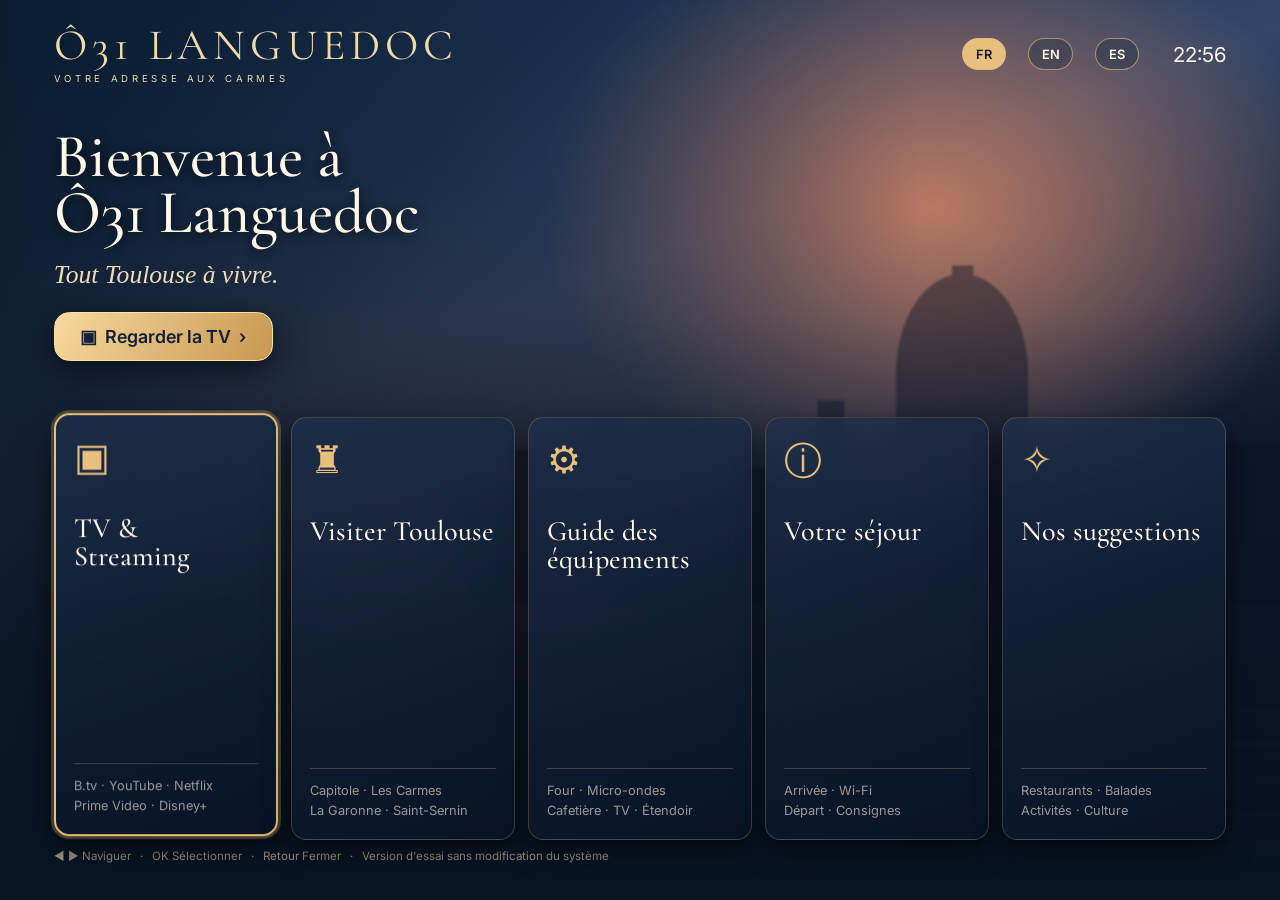
==== o31tv/app/src/main/assets/index.html @ 8ac8d5c1 "Add isolated O31 Languedoc Android TV trial and APK build" ====
<!doctype html><html lang="fr"><head><meta charset="utf-8"><meta name="viewport" content="width=device-width,initial-scale=1"><title>Ô31 Languedoc — TV</title>
<style>
@import url('https://fonts.googleapis.com/css2?family=Cormorant+Garamond:wght@400;500;600&family=Inter:wght@400;500;600&display=swap');
:root{--gold:#e8bf7c;--ivory:#fff8e9;--navy:#081626}*{box-sizing:border-box}body{margin:0;background:#09182b;color:var(--ivory);font-family:Inter,Arial,sans-serif;overflow:hidden}.scene{position:fixed;inset:0;background:radial-gradient(ellipse at 73% 23%,#b97862 0%,transparent 30%),linear-gradient(160deg,#142e50 4%,#324567 36%,#121b30 65%,#081626 100%)}.scene:before{content:"";position:absolute;inset:0;background:linear-gradient(0deg,#040d19 0%,transparent 40%),radial-gradient(ellipse at 30% 70%,#86563255,transparent 50%);animation:glow 16s ease-in-out infinite alternate}.skyline{position:absolute;left:35%;top:22%;width:70%;height:45%;opacity:.44;filter:blur(1px)}.skyline rect,.skyline path{fill:#081222}.scene .water{position:absolute;bottom:0;left:0;width:100%;height:23%;background:repeating-linear-gradient(0deg,transparent 0 13px,#dea36b0e 14px 17px,transparent 20px 35px);opacity:.7;animation:water 15s linear infinite}.shade{position:fixed;inset:0;background:linear-gradient(90deg,#081626bc,transparent 72%),linear-gradient(0deg,#071424ea,transparent 65%)}@keyframes glow{to{filter:hue-rotate(17deg) brightness(1.12);transform:scale(1.04)}}@keyframes water{to{transform:translateY(32px)}}main{position:relative;z-index:1;height:100vh;padding:2.7vh 4.2vw 3vh;display:flex;flex-direction:column}.top{display:flex;justify-content:space-between;align-items:center}.brand{font-family:'Cormorant Garamond',Georgia,serif;letter-spacing:.12em;font-size:3.4vw;color:#efdaaa;line-height:1}.brand small{font-family:Inter,sans-serif;font-size:.75vw;display:block;letter-spacing:.38em;margin-top:.7vh}.meta{font-size:1.2vw;display:flex;align-items:center;gap:1.7vw}.lang{padding:.6vw 1vw;border:1px solid #d6bd83aa;border-radius:30px;color:var(--ivory);font:600 1vw Inter;background:#0d233850}.lang.active{background:var(--gold);color:#0e1b2b}.clock{font-size:1.6vw;margin-left:1vw}.hero{flex:1;padding-top:5vh;max-height:37vh}h1{font-family:'Cormorant Garamond',Georgia,serif;font-size:4.8vw;line-height:.92;font-weight:500;margin:0 0 2vh;text-shadow:0 2px 12px #050b10}h1 span{display:block}.tagline{font:italic 2vw Georgia,serif;color:#f2dcb6}.lead{margin-top:2.5vh;border:1px solid #ffe3a3;background:linear-gradient(120deg,#f8d99e,#c79751);border-radius:1.2vw;color:#132137;font:600 1.4vw Inter;padding:1vw 2vw;box-shadow:0 8px 30px #0009}.cards{display:grid;grid-template-columns:repeat(5,1fr);gap:1vw;flex:1;min-height:0;max-height:47vh}.tile{border:1px solid #c5ab8544;border-radius:1.2vw;padding:1.4vw;background:linear-gradient(160deg,#1f304dbf,#081425ee);box-shadow:0 12px 26px #0008;backdrop-filter:blur(14px);display:flex;flex-direction:column;min-height:0;cursor:pointer;outline:none}.tile:focus,.tile.selected{border:2px solid var(--gold);box-shadow:0 0 0 3px #edb86545,0 10px 34px #000b;transform:translateY(-.3vw)}.tile .glyph{font-size:3vw;color:var(--gold);height:9vh}.tile h2{font:500 2.2vw/1 'Cormorant Garamond',Georgia,serif;margin:0 0 1.8vh}.tile .desc{font-size:1vw;line-height:1.55;color:#e0dcd2aa;margin-top:auto}.tile .line{border-top:1px solid #d6ba7b44;padding-top:1.3vh}.hint{height:3vh;padding-top:1vh;color:#e5d4afad;font-size:.9vw}.panel{position:absolute;inset:11vh 4vw 5vh;background:#0b1d30f6;border:1px solid #e0ba7a88;border-radius:1.4vw;padding:2.7vw 3vw;box-shadow:0 16px 80px #000d;display:none;overflow:auto}.panel.show{display:block}.panel h2{font:500 4vw 'Cormorant Garamond',Georgia,serif;margin:0 0 1.6vh;color:#f1dcbb}.panel p{font-size:1.18vw;color:#ddd}.close{float:right;border:1px solid #bca478;border-radius:2vw;background:#273954;color:#fff;padding:.7vw 1.5vw;font:600 1vw Inter}.list{display:grid;grid-template-columns:repeat(3,1fr);gap:1vw;margin-top:2vh}.item{padding:1.5vw;background:#1c304abf;border:1px solid #8e7b6344;border-radius:1vw;color:#f8eee1;text-align:left;font:500 1.2vw Inter;min-height:8vh}.item b{display:block;color:#e6bb72;font-size:1.05vw;margin-bottom:1vh}.item:focus,.close:focus,.lang:focus,.lead:focus{outline:3px solid #ffce75;outline-offset:3px}.note{margin-top:2vh;font-size:1vw;color:#e8cba2}@media(max-width:800px){.brand{font-size:4vw}.cards{max-height:46vh}.tile h2{font-size:2.5vw}.tile .desc{font-size:1.1vw}}
</style></head><body><div class="scene"><svg class="skyline" viewBox="0 0 800 240" preserveAspectRatio="none"><path d="M0 170H60V149H110V170H130V130H145V170H240V160H285V170H330V120H354V170H430V160H500V170H650V145H800V240H0Z"/><path d="M400 160V104A59 59 0 0 1 518 104V160H400M450 40h19v22h-19z"/></svg><div class="water"></div></div><div class="shade"></div>
<main><div class="top"><div class="brand">Ô31 LANGUEDOC<small>VOTRE ADRESSE AUX CARMES</small></div><div class="meta"><button class="lang active" tabindex="0" data-lang="fr">FR</button><button class="lang" tabindex="0" data-lang="en">EN</button><button class="lang" tabindex="0" data-lang="es">ES</button><span id="clock" class="clock"></span></div></div>
<div class="hero"><h1><span id="hello">Bienvenue à</span><span>Ô31 Languedoc</span></h1><div class="tagline" id="tagline">Tout Toulouse à vivre.</div><button class="lead" id="watch" tabindex="0">▣ &nbsp;<span id="watch-text">Regarder la TV</span> &nbsp;›</button></div>
<div class="cards">
<div class="tile" tabindex="0" data-panel="tv"><div class="glyph">▣</div><h2 data-i="tv">TV & Streaming</h2><div class="desc line">B.tv · YouTube · Netflix<br>Prime Video · Disney+</div></div>
<div class="tile" tabindex="0" data-panel="city"><div class="glyph">♜</div><h2 data-i="city">Visiter Toulouse</h2><div class="desc line">Capitole · Les Carmes<br>La Garonne · Saint-Sernin</div></div>
<div class="tile" tabindex="0" data-panel="guide"><div class="glyph">⚙</div><h2 data-i="guide">Guide des équipements</h2><div class="desc line">Four · Micro-ondes<br>Cafetière · TV · Étendoir</div></div>
<div class="tile" tabindex="0" data-panel="stay"><div class="glyph">ⓘ</div><h2 data-i="stay">Votre séjour</h2><div class="desc line">Arrivée · Wi-Fi<br>Départ · Consignes</div></div>
<div class="tile" tabindex="0" data-panel="experiences"><div class="glyph">✧</div><h2 data-i="experiences">Nos suggestions</h2><div class="desc line">Restaurants · Balades<br>Activités · Culture</div></div>
</div><div class="hint">◀ ▶ Naviguer &nbsp; · &nbsp; OK Sélectionner &nbsp; · &nbsp; Retour Fermer &nbsp; · &nbsp; Version d'essai sans modification du système</div>
<section class="panel" id="panel"><button class="close" tabindex="0" id="close">← Retour</button><h2 id="paneltitle">Guide</h2><p id="panelsub">Sélectionnez une rubrique</p><div class="list" id="items"></div><p class="note" id="note"></p></section></main>
<script>
const data={
fr:{hello:"Bienvenue à",tagline:"Tout Toulouse à vivre.",watch:"Regarder la TV",tv:"TV & Streaming",city:"Visiter Toulouse",guide:"Guide des équipements",stay:"Votre séjour",experiences:"Nos suggestions",close:"← Retour",note:"Essai Android TV : les applications ne s'ouvrent que si elles sont installées sur le Xiaomi."},
en:{hello:"Welcome to",tagline:"Discover all of Toulouse.",watch:"Watch TV",tv:"TV & Streaming",city:"Explore Toulouse",guide:"Appliance guides",stay:"Your stay",experiences:"Suggestions",close:"← Back",note:"Android TV trial: only installed TV apps can be opened."},
es:{hello:"Bienvenido a",tagline:"Todo Toulouse por vivir.",watch:"Ver TV",tv:"TV y streaming",city:"Descubrir Toulouse",guide:"Guía de aparatos",stay:"Su estancia",experiences:"Sugerencias",close:"← Atrás",note:"Prueba Android TV: solo se pueden abrir las aplicaciones instaladas."}
};let L="fr", apps=[];
function esc(s){return String(s).replace(/[&<>"]/g,c=>({"&":"&amp;","<":"&lt;",">":"&gt;",'"':"&quot;"}[c]));}
function setLang(l){L=l;let d=data[l];document.querySelector('#hello').textContent=d.hello;document.querySelector('#tagline').textContent=d.tagline;document.querySelector('#watch-text').textContent=d.watch;document.querySelectorAll('[data-i]').forEach(x=>x.textContent=d[x.dataset.i]);document.querySelector('#close').textContent=d.close;document.querySelectorAll('.lang').forEach(x=>x.classList.toggle('active',x.dataset.lang===l));}
function refreshApps(){try{if(window.O31)apps=JSON.parse(O31.apps());}catch(e){apps=[];}}
const topics={
city:[["Place du Capitole","Place du Capitole, 31000 Toulouse, France"],["Marché des Carmes","Place des Carmes, 31000 Toulouse, France"],["Basilique Saint-Sernin","Place Saint-Sernin, 31000 Toulouse, France"],["Couvent des Jacobins","Place des Jacobins, 31000 Toulouse, France"],["Jardin des Plantes","Allées Jules Guesde, 31400 Toulouse, France"],["Quai de la Daurade","Quai de la Daurade, 31000 Toulouse, France"],["Cité de l'espace","Avenue Jean Gonord, 31500 Toulouse, France"]],
guide:[["Four Whirlpool","Marche/arrêt, choisir le mode à la molette, régler la température puis démarrer."],["Micro-ondes Whirlpool","Jet Start : appuyez sur Démarrer pour 30 secondes à 750 W. Chaque appui ajoute 30 s."],["Machine à café De'Longhi","Vérifiez l'eau et les grains, allumez, placez une tasse et choisissez café court ou long."],["Télévision Samsung","Allumez avec la télécommande, puis sélectionnez l'entrée HDMI du Xiaomi TV Stick."],["Étendoir rétractable","À gauche de la terrasse : tirer le fil vers le crochet opposé puis verrouiller sous le boîtier."],["Climatisation Mitsubishi","Télécommande à droite du meuble TV : ON/OFF, MODE puis TEMP."]],
stay:[["Adresse","5 rue du Languedoc, 31000 Toulouse"],["Connexion Wi-Fi","Les informations et le QR code sont dans le cahier d’accueil du logement."],["Arrivée","1er étage, porte gris anthracite en face. Code transmis avant l'arrivée."],["Départ","Avant 10 h : éteindre les climatisations, fermer les portes et rendre les clés."],["Contact","Votre hôte : Myriam. Coordonnées dans le cahier d’accueil."],["Urgences","112 : numéro européen d'urgence."]],
experiences:[["Quartier des Carmes","Marché et places du centre historique"],["Le Capitole","Place du Capitole, 31000 Toulouse"],["La Garonne","Promenade à la Daurade et au Pont Neuf"],["Musées et visites","Jacobins, Saint-Sernin et Cité de l'espace"]]
};
function openPanel(id){document.querySelector('#panel').classList.add('show');document.querySelector('#paneltitle').textContent=data[L][id];let out=document.querySelector('#items');out.innerHTML='';
 if(id==='tv'){refreshApps();let names=["B.tv","YouTube","Netflix","Prime Video","Disney+","france.tv","TF1+","M6+","ARTE","Molotov","CANAL+"];
 let terms=["btv","youtube","netflix","prime video","disney","france.tv","tf1","m6","arte","molotov","canal"];
 names.forEach((name,j)=>{let app=apps.find(a=>(a.name+" "+a.pkg).toLowerCase().includes(terms[j]));let e=document.createElement('button');e.className="item";e.tabIndex=0;e.innerHTML="<b>"+esc(name)+"</b>"+(app?"✓ Installée":"À installer");e.onclick=()=>{if(app)O31.launch(app.pkg);else document.querySelector('#note').textContent=name+" : application non détectée sur cet appareil.";};out.appendChild(e);});
 } else {topics[id].forEach(pair=>{let e=document.createElement('button');e.className="item";e.tabIndex=0;e.innerHTML="<b>"+esc(pair[0])+"</b>"+esc(pair[1]);e.onclick=()=>{};out.appendChild(e);});}
 document.querySelector('#panelsub').textContent=id==='tv'?"Applications détectées sur cet appareil":"Informations pratiques à consulter sur votre télévision";
 document.querySelector('#note').textContent=data[L].note;document.querySelector('#close').focus();}
function closePanel(){document.querySelector('#panel').classList.remove('show');document.querySelector('.tile[data-panel="tv"]').focus();}
document.querySelectorAll('.tile').forEach(t=>t.addEventListener('click',()=>openPanel(t.dataset.panel)));document.querySelector('#watch').onclick=()=>openPanel('tv');document.querySelectorAll('.lang').forEach(x=>x.onclick=()=>setLang(x.dataset.lang));document.querySelector('#close').onclick=closePanel;
document.addEventListener('keydown',e=>{
 if(e.key==='Escape'||e.key==='Backspace'){if(document.querySelector('#panel').classList.contains('show')){closePanel();e.preventDefault();}return;}
 if(e.key==='Enter'){if(document.activeElement?.click)document.activeElement.click();return;}
 if(!['ArrowLeft','ArrowRight','ArrowUp','ArrowDown'].includes(e.key))return;
 let elements=Array.from(document.querySelectorAll(document.querySelector('#panel').classList.contains('show')?'.panel.show [tabindex="0"]':'main > .top [tabindex="0"],main > .hero [tabindex="0"],main > .cards [tabindex="0"]'));
 let current=document.activeElement;let r=current?.getBoundingClientRect();if(!r){elements[0]?.focus();return;}
 let cx=r.left+r.width/2,cy=r.top+r.height/2;
 let filtered=elements.map(el=>{let b=el.getBoundingClientRect(),dx=(b.left+b.width/2)-cx,dy=(b.top+b.height/2)-cy;return {el,dx,dy}}).filter(v=>v.el!==current&&((e.key==='ArrowRight'&&v.dx>0)||(e.key==='ArrowLeft'&&v.dx<0)||(e.key==='ArrowDown'&&v.dy>0)||(e.key==='ArrowUp'&&v.dy<0)));
 filtered.sort((a,b)=>{let dist=v=>(e.key==='ArrowLeft'||e.key==='ArrowRight')?Math.abs(v.dx)+Math.abs(v.dy)*2:Math.abs(v.dy)+Math.abs(v.dx)*1.5;return dist(a)-dist(b)});
 filtered[0]?.el.focus();e.preventDefault();
});
function tick(){document.querySelector('#clock').textContent=new Date().toLocaleTimeString('fr-FR',{hour:'2-digit',minute:'2-digit'});}tick();setInterval(tick,20000);document.querySelector('.tile').focus();
</script></body></html>
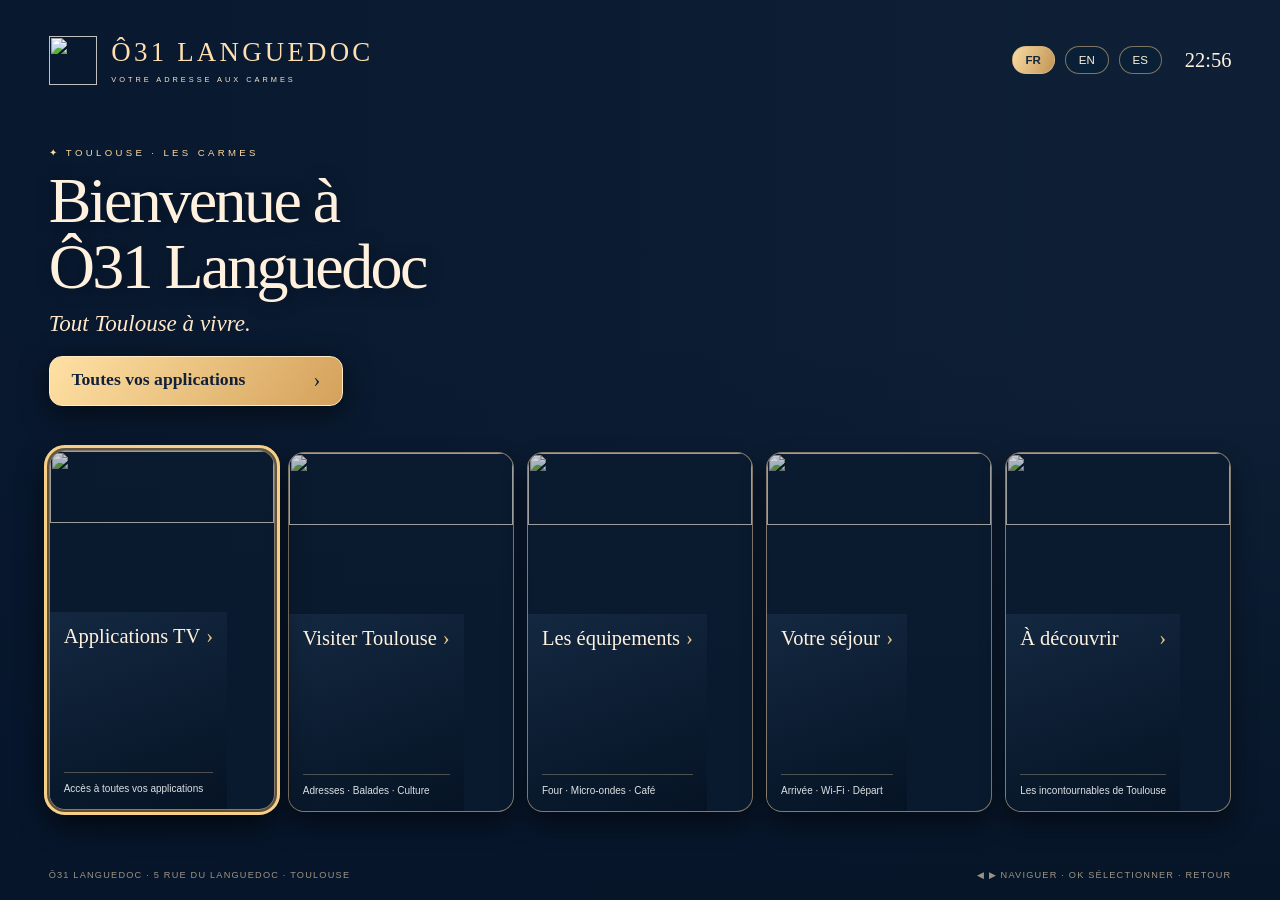
==== commit aa74dfe6: "Build O31 premium launcher with verified authentic media embedded offline" ====
--- a/o31tv/app/src/main/assets/index.html
+++ b/o31tv/app/src/main/assets/index.html
@@ -1,52 +1,92 @@
-<!doctype html><html lang="fr"><head><meta charset="utf-8"><meta name="viewport" content="width=device-width,initial-scale=1"><title>Ô31 Languedoc — TV</title>
-<style>
-@import url('https://fonts.googleapis.com/css2?family=Cormorant+Garamond:wght@400;500;600&family=Inter:wght@400;500;600&display=swap');
-:root{--gold:#e8bf7c;--ivory:#fff8e9;--navy:#081626}*{box-sizing:border-box}body{margin:0;background:#09182b;color:var(--ivory);font-family:Inter,Arial,sans-serif;overflow:hidden}.scene{position:fixed;inset:0;background:radial-gradient(ellipse at 73% 23%,#b97862 0%,transparent 30%),linear-gradient(160deg,#142e50 4%,#324567 36%,#121b30 65%,#081626 100%)}.scene:before{content:"";position:absolute;inset:0;background:linear-gradient(0deg,#040d19 0%,transparent 40%),radial-gradient(ellipse at 30% 70%,#86563255,transparent 50%);animation:glow 16s ease-in-out infinite alternate}.skyline{position:absolute;left:35%;top:22%;width:70%;height:45%;opacity:.44;filter:blur(1px)}.skyline rect,.skyline path{fill:#081222}.scene .water{position:absolute;bottom:0;left:0;width:100%;height:23%;background:repeating-linear-gradient(0deg,transparent 0 13px,#dea36b0e 14px 17px,transparent 20px 35px);opacity:.7;animation:water 15s linear infinite}.shade{position:fixed;inset:0;background:linear-gradient(90deg,#081626bc,transparent 72%),linear-gradient(0deg,#071424ea,transparent 65%)}@keyframes glow{to{filter:hue-rotate(17deg) brightness(1.12);transform:scale(1.04)}}@keyframes water{to{transform:translateY(32px)}}main{position:relative;z-index:1;height:100vh;padding:2.7vh 4.2vw 3vh;display:flex;flex-direction:column}.top{display:flex;justify-content:space-between;align-items:center}.brand{font-family:'Cormorant Garamond',Georgia,serif;letter-spacing:.12em;font-size:3.4vw;color:#efdaaa;line-height:1}.brand small{font-family:Inter,sans-serif;font-size:.75vw;display:block;letter-spacing:.38em;margin-top:.7vh}.meta{font-size:1.2vw;display:flex;align-items:center;gap:1.7vw}.lang{padding:.6vw 1vw;border:1px solid #d6bd83aa;border-radius:30px;color:var(--ivory);font:600 1vw Inter;background:#0d233850}.lang.active{background:var(--gold);color:#0e1b2b}.clock{font-size:1.6vw;margin-left:1vw}.hero{flex:1;padding-top:5vh;max-height:37vh}h1{font-family:'Cormorant Garamond',Georgia,serif;font-size:4.8vw;line-height:.92;font-weight:500;margin:0 0 2vh;text-shadow:0 2px 12px #050b10}h1 span{display:block}.tagline{font:italic 2vw Georgia,serif;color:#f2dcb6}.lead{margin-top:2.5vh;border:1px solid #ffe3a3;background:linear-gradient(120deg,#f8d99e,#c79751);border-radius:1.2vw;color:#132137;font:600 1.4vw Inter;padding:1vw 2vw;box-shadow:0 8px 30px #0009}.cards{display:grid;grid-template-columns:repeat(5,1fr);gap:1vw;flex:1;min-height:0;max-height:47vh}.tile{border:1px solid #c5ab8544;border-radius:1.2vw;padding:1.4vw;background:linear-gradient(160deg,#1f304dbf,#081425ee);box-shadow:0 12px 26px #0008;backdrop-filter:blur(14px);display:flex;flex-direction:column;min-height:0;cursor:pointer;outline:none}.tile:focus,.tile.selected{border:2px solid var(--gold);box-shadow:0 0 0 3px #edb86545,0 10px 34px #000b;transform:translateY(-.3vw)}.tile .glyph{font-size:3vw;color:var(--gold);height:9vh}.tile h2{font:500 2.2vw/1 'Cormorant Garamond',Georgia,serif;margin:0 0 1.8vh}.tile .desc{font-size:1vw;line-height:1.55;color:#e0dcd2aa;margin-top:auto}.tile .line{border-top:1px solid #d6ba7b44;padding-top:1.3vh}.hint{height:3vh;padding-top:1vh;color:#e5d4afad;font-size:.9vw}.panel{position:absolute;inset:11vh 4vw 5vh;background:#0b1d30f6;border:1px solid #e0ba7a88;border-radius:1.4vw;padding:2.7vw 3vw;box-shadow:0 16px 80px #000d;display:none;overflow:auto}.panel.show{display:block}.panel h2{font:500 4vw 'Cormorant Garamond',Georgia,serif;margin:0 0 1.6vh;color:#f1dcbb}.panel p{font-size:1.18vw;color:#ddd}.close{float:right;border:1px solid #bca478;border-radius:2vw;background:#273954;color:#fff;padding:.7vw 1.5vw;font:600 1vw Inter}.list{display:grid;grid-template-columns:repeat(3,1fr);gap:1vw;margin-top:2vh}.item{padding:1.5vw;background:#1c304abf;border:1px solid #8e7b6344;border-radius:1vw;color:#f8eee1;text-align:left;font:500 1.2vw Inter;min-height:8vh}.item b{display:block;color:#e6bb72;font-size:1.05vw;margin-bottom:1vh}.item:focus,.close:focus,.lang:focus,.lead:focus{outline:3px solid #ffce75;outline-offset:3px}.note{margin-top:2vh;font-size:1vw;color:#e8cba2}@media(max-width:800px){.brand{font-size:4vw}.cards{max-height:46vh}.tile h2{font-size:2.5vw}.tile .desc{font-size:1.1vw}}
-</style></head><body><div class="scene"><svg class="skyline" viewBox="0 0 800 240" preserveAspectRatio="none"><path d="M0 170H60V149H110V170H130V130H145V170H240V160H285V170H330V120H354V170H430V160H500V170H650V145H800V240H0Z"/><path d="M400 160V104A59 59 0 0 1 518 104V160H400M450 40h19v22h-19z"/></svg><div class="water"></div></div><div class="shade"></div>
-<main><div class="top"><div class="brand">Ô31 LANGUEDOC<small>VOTRE ADRESSE AUX CARMES</small></div><div class="meta"><button class="lang active" tabindex="0" data-lang="fr">FR</button><button class="lang" tabindex="0" data-lang="en">EN</button><button class="lang" tabindex="0" data-lang="es">ES</button><span id="clock" class="clock"></span></div></div>
-<div class="hero"><h1><span id="hello">Bienvenue à</span><span>Ô31 Languedoc</span></h1><div class="tagline" id="tagline">Tout Toulouse à vivre.</div><button class="lead" id="watch" tabindex="0">▣ &nbsp;<span id="watch-text">Regarder la TV</span> &nbsp;›</button></div>
-<div class="cards">
-<div class="tile" tabindex="0" data-panel="tv"><div class="glyph">▣</div><h2 data-i="tv">TV & Streaming</h2><div class="desc line">B.tv · YouTube · Netflix<br>Prime Video · Disney+</div></div>
-<div class="tile" tabindex="0" data-panel="city"><div class="glyph">♜</div><h2 data-i="city">Visiter Toulouse</h2><div class="desc line">Capitole · Les Carmes<br>La Garonne · Saint-Sernin</div></div>
-<div class="tile" tabindex="0" data-panel="guide"><div class="glyph">⚙</div><h2 data-i="guide">Guide des équipements</h2><div class="desc line">Four · Micro-ondes<br>Cafetière · TV · Étendoir</div></div>
-<div class="tile" tabindex="0" data-panel="stay"><div class="glyph">ⓘ</div><h2 data-i="stay">Votre séjour</h2><div class="desc line">Arrivée · Wi-Fi<br>Départ · Consignes</div></div>
-<div class="tile" tabindex="0" data-panel="experiences"><div class="glyph">✧</div><h2 data-i="experiences">Nos suggestions</h2><div class="desc line">Restaurants · Balades<br>Activités · Culture</div></div>
-</div><div class="hint">◀ ▶ Naviguer &nbsp; · &nbsp; OK Sélectionner &nbsp; · &nbsp; Retour Fermer &nbsp; · &nbsp; Version d'essai sans modification du système</div>
-<section class="panel" id="panel"><button class="close" tabindex="0" id="close">← Retour</button><h2 id="paneltitle">Guide</h2><p id="panelsub">Sélectionnez une rubrique</p><div class="list" id="items"></div><p class="note" id="note"></p></section></main>
-<script>
-const data={
-fr:{hello:"Bienvenue à",tagline:"Tout Toulouse à vivre.",watch:"Regarder la TV",tv:"TV & Streaming",city:"Visiter Toulouse",guide:"Guide des équipements",stay:"Votre séjour",experiences:"Nos suggestions",close:"← Retour",note:"Essai Android TV : les applications ne s'ouvrent que si elles sont installées sur le Xiaomi."},
-en:{hello:"Welcome to",tagline:"Discover all of Toulouse.",watch:"Watch TV",tv:"TV & Streaming",city:"Explore Toulouse",guide:"Appliance guides",stay:"Your stay",experiences:"Suggestions",close:"← Back",note:"Android TV trial: only installed TV apps can be opened."},
-es:{hello:"Bienvenido a",tagline:"Todo Toulouse por vivir.",watch:"Ver TV",tv:"TV y streaming",city:"Descubrir Toulouse",guide:"Guía de aparatos",stay:"Su estancia",experiences:"Sugerencias",close:"← Atrás",note:"Prueba Android TV: solo se pueden abrir las aplicaciones instaladas."}
-};let L="fr", apps=[];
-function esc(s){return String(s).replace(/[&<>"]/g,c=>({"&":"&amp;","<":"&lt;",">":"&gt;",'"':"&quot;"}[c]));}
-function setLang(l){L=l;let d=data[l];document.querySelector('#hello').textContent=d.hello;document.querySelector('#tagline').textContent=d.tagline;document.querySelector('#watch-text').textContent=d.watch;document.querySelectorAll('[data-i]').forEach(x=>x.textContent=d[x.dataset.i]);document.querySelector('#close').textContent=d.close;document.querySelectorAll('.lang').forEach(x=>x.classList.toggle('active',x.dataset.lang===l));}
-function refreshApps(){try{if(window.O31)apps=JSON.parse(O31.apps());}catch(e){apps=[];}}
-const topics={
-city:[["Place du Capitole","Place du Capitole, 31000 Toulouse, France"],["Marché des Carmes","Place des Carmes, 31000 Toulouse, France"],["Basilique Saint-Sernin","Place Saint-Sernin, 31000 Toulouse, France"],["Couvent des Jacobins","Place des Jacobins, 31000 Toulouse, France"],["Jardin des Plantes","Allées Jules Guesde, 31400 Toulouse, France"],["Quai de la Daurade","Quai de la Daurade, 31000 Toulouse, France"],["Cité de l'espace","Avenue Jean Gonord, 31500 Toulouse, France"]],
-guide:[["Four Whirlpool","Marche/arrêt, choisir le mode à la molette, régler la température puis démarrer."],["Micro-ondes Whirlpool","Jet Start : appuyez sur Démarrer pour 30 secondes à 750 W. Chaque appui ajoute 30 s."],["Machine à café De'Longhi","Vérifiez l'eau et les grains, allumez, placez une tasse et choisissez café court ou long."],["Télévision Samsung","Allumez avec la télécommande, puis sélectionnez l'entrée HDMI du Xiaomi TV Stick."],["Étendoir rétractable","À gauche de la terrasse : tirer le fil vers le crochet opposé puis verrouiller sous le boîtier."],["Climatisation Mitsubishi","Télécommande à droite du meuble TV : ON/OFF, MODE puis TEMP."]],
-stay:[["Adresse","5 rue du Languedoc, 31000 Toulouse"],["Connexion Wi-Fi","Les informations et le QR code sont dans le cahier d’accueil du logement."],["Arrivée","1er étage, porte gris anthracite en face. Code transmis avant l'arrivée."],["Départ","Avant 10 h : éteindre les climatisations, fermer les portes et rendre les clés."],["Contact","Votre hôte : Myriam. Coordonnées dans le cahier d’accueil."],["Urgences","112 : numéro européen d'urgence."]],
-experiences:[["Quartier des Carmes","Marché et places du centre historique"],["Le Capitole","Place du Capitole, 31000 Toulouse"],["La Garonne","Promenade à la Daurade et au Pont Neuf"],["Musées et visites","Jacobins, Saint-Sernin et Cité de l'espace"]]
-};
-function openPanel(id){document.querySelector('#panel').classList.add('show');document.querySelector('#paneltitle').textContent=data[L][id];let out=document.querySelector('#items');out.innerHTML='';
- if(id==='tv'){refreshApps();let names=["B.tv","YouTube","Netflix","Prime Video","Disney+","france.tv","TF1+","M6+","ARTE","Molotov","CANAL+"];
- let terms=["btv","youtube","netflix","prime video","disney","france.tv","tf1","m6","arte","molotov","canal"];
- names.forEach((name,j)=>{let app=apps.find(a=>(a.name+" "+a.pkg).toLowerCase().includes(terms[j]));let e=document.createElement('button');e.className="item";e.tabIndex=0;e.innerHTML="<b>"+esc(name)+"</b>"+(app?"✓ Installée":"À installer");e.onclick=()=>{if(app)O31.launch(app.pkg);else document.querySelector('#note').textContent=name+" : application non détectée sur cet appareil.";};out.appendChild(e);});
- } else {topics[id].forEach(pair=>{let e=document.createElement('button');e.className="item";e.tabIndex=0;e.innerHTML="<b>"+esc(pair[0])+"</b>"+esc(pair[1]);e.onclick=()=>{};out.appendChild(e);});}
- document.querySelector('#panelsub').textContent=id==='tv'?"Applications détectées sur cet appareil":"Informations pratiques à consulter sur votre télévision";
- document.querySelector('#note').textContent=data[L].note;document.querySelector('#close').focus();}
-function closePanel(){document.querySelector('#panel').classList.remove('show');document.querySelector('.tile[data-panel="tv"]').focus();}
-document.querySelectorAll('.tile').forEach(t=>t.addEventListener('click',()=>openPanel(t.dataset.panel)));document.querySelector('#watch').onclick=()=>openPanel('tv');document.querySelectorAll('.lang').forEach(x=>x.onclick=()=>setLang(x.dataset.lang));document.querySelector('#close').onclick=closePanel;
-document.addEventListener('keydown',e=>{
- if(e.key==='Escape'||e.key==='Backspace'){if(document.querySelector('#panel').classList.contains('show')){closePanel();e.preventDefault();}return;}
- if(e.key==='Enter'){if(document.activeElement?.click)document.activeElement.click();return;}
- if(!['ArrowLeft','ArrowRight','ArrowUp','ArrowDown'].includes(e.key))return;
- let elements=Array.from(document.querySelectorAll(document.querySelector('#panel').classList.contains('show')?'.panel.show [tabindex="0"]':'main > .top [tabindex="0"],main > .hero [tabindex="0"],main > .cards [tabindex="0"]'));
- let current=document.activeElement;let r=current?.getBoundingClientRect();if(!r){elements[0]?.focus();return;}
- let cx=r.left+r.width/2,cy=r.top+r.height/2;
- let filtered=elements.map(el=>{let b=el.getBoundingClientRect(),dx=(b.left+b.width/2)-cx,dy=(b.top+b.height/2)-cy;return {el,dx,dy}}).filter(v=>v.el!==current&&((e.key==='ArrowRight'&&v.dx>0)||(e.key==='ArrowLeft'&&v.dx<0)||(e.key==='ArrowDown'&&v.dy>0)||(e.key==='ArrowUp'&&v.dy<0)));
- filtered.sort((a,b)=>{let dist=v=>(e.key==='ArrowLeft'||e.key==='ArrowRight')?Math.abs(v.dx)+Math.abs(v.dy)*2:Math.abs(v.dy)+Math.abs(v.dx)*1.5;return dist(a)-dist(b)});
- filtered[0]?.el.focus();e.preventDefault();
-});
-function tick(){document.querySelector('#clock').textContent=new Date().toLocaleTimeString('fr-FR',{hour:'2-digit',minute:'2-digit'});}tick();setInterval(tick,20000);document.querySelector('.tile').focus();
+<!doctype html><html lang="fr"><head><meta charset="UTF-8"><meta name="viewport" content="width=device-width,initial-scale=1"><title>Ô31 Languedoc · TV</title><style>
+:root{--gold:#edc887;--ivory:#fff1dd;--navy:#071527}*{box-sizing:border-box}html,body{height:100%;width:100%;margin:0;overflow:hidden;background:var(--navy);color:var(--ivory);font-family:Arial,sans-serif}button{font:inherit;color:inherit;cursor:pointer}#video{position:fixed;inset:0;width:100%;height:100%;object-fit:cover;background:#102238 url('media/toulouse.webp') center center/cover no-repeat}#dim{position:fixed;inset:0;background:linear-gradient(90deg,#06152bc7,#06152b30 85%),linear-gradient(0deg,#061426f0,transparent 63%)}#app{height:100vh;padding:2.2vh 3.8vw;position:relative;display:flex;flex-direction:column}header{display:flex;align-items:center;justify-content:space-between;height:9vh}.branding{display:flex;align-items:center;gap:1.1vw}.branding img{height:3.8vw;max-height:75px;width:3.8vw;object-fit:contain}.brandname{font:normal 2.1vw Georgia,serif;letter-spacing:.12em;color:#ffdfaf}.brandname small{display:block;font:normal .58vw Arial,sans-serif;letter-spacing:.4em;color:#f8e9ce;margin-top:.8vh}.headright{display:flex;align-items:center;gap:.8vw}.language{border-radius:22px;padding:.56vw 1vw;border:1px solid #ddbd868c;background:#092138a6;font-size:.9vw}.language.active{background:linear-gradient(110deg,#f9dba2,#c29456);color:#13273d;font-weight:bold}#clock{font:normal 1.6vw Georgia,serif;margin-left:1vw}main{flex:1;min-height:0;display:flex;flex-direction:column}#hero{flex:1;display:flex;flex-direction:column;align-items:flex-start;justify-content:center;max-height:39vh}#overline{font-size:.75vw;letter-spacing:.35em;color:#ffdb9d;margin-bottom:1vh}h1{margin:.2vh 0 .8vh;font:normal clamp(47px,5vw,92px)/1.02 Georgia,serif;letter-spacing:-.04em;text-shadow:0 2px 15px #071321c9}h1 span{display:block}#subtitle{font:italic 1.8vw Georgia,serif;color:#ffe8ca;margin:.4vh 0 2.1vh}#primary{background:linear-gradient(125deg,#ffe1a4,#d4a15b);color:#102139;border-radius:13px;border:1px solid #ffebc4;min-width:23vw;text-align:left;padding:1vw 1.7vw;font:normal 1.38vw Georgia,serif;box-shadow:0 7px 28px #0008}#primary span{float:right;font-size:1.6vw}.tiles{height:40vh;min-height:235px;display:grid;grid-template-columns:repeat(5,minmax(0,1fr));gap:1vw}.tile{overflow:hidden;border-radius:16px;border:1px solid #e9c99d8c;background:#0b1c30d9;display:flex;flex-direction:column;text-align:left;padding:0;outline:none;box-shadow:0 12px 25px #0007}.tile img{height:45%;width:100%;object-fit:cover;filter:saturate(.82) brightness(.82)}.tile-bottom{flex:1;min-height:0;background:linear-gradient(160deg,#142942ee,#051324f7);padding:1vw 1.1vw;display:flex;flex-direction:column}.tile-name{font:normal clamp(17px,1.6vw,30px)/1.09 Georgia,serif;display:flex;justify-content:space-between;gap:6px}.tile-name b{color:var(--gold);font-weight:normal}.tile-extra{margin-top:auto;border-top:1px solid #dbc19955;padding-top:1vh;line-height:1.45;font-size:clamp(10px,.78vw,15px);color:#dee1e4;white-space:pre-line}footer{height:4vh;display:flex;align-items:flex-end;justify-content:space-between;font-size:.72vw;letter-spacing:.13em;color:#f1dab9a4}button:focus{outline:3px solid #f6cf89;outline-offset:2px;box-shadow:0 0 0 5px #eab76766,0 12px 30px #000c;transform:translateY(-2px)}#panel{position:absolute;inset:10vh 3vw 4vh;background:linear-gradient(145deg,#0f2640f7,#07172afc);border:1px solid #edc78897;border-radius:20px;padding:2.7vw 3vw;overflow:auto;display:none;box-shadow:0 20px 80px #000e}#panel.open{display:block}#detail{position:absolute;inset:10vh 5vw 5vh;background:#081b30fb;border-radius:20px;border:1px solid #edd18b;padding:2.3vw 3vw;display:none;overflow:auto;box-shadow:0 22px 80px #000e}#detail.open{display:block}#panelhead,#detailhead{display:flex;align-items:flex-start;justify-content:space-between;gap:2vw}.heading{font:normal 3.1vw Georgia,serif;margin:.5vh 0}#intro{color:#d1dbe4;font-size:1.06vw;margin:0 0 2vh}#return,#detailreturn{padding:.8vw 1.6vw;border-radius:30px;border:1px solid #e8c58f8a;background:#213a53}.grid{display:grid;grid-template-columns:repeat(4,1fr);gap:.9vw;padding-bottom:3vh}.choice{display:flex;gap:1vw;align-items:center;text-align:left;padding:1.2vw;border:1px solid #e7c38c5c;background:#21364d9c;border-radius:13px;min-height:8.7vh}.choice .circle{width:3.7vw;height:3.7vw;flex-shrink:0;display:grid;place-items:center;background:#ffffff1b;border-radius:12px;color:var(--gold);font-size:2vw}.choice .circle img{width:82%;height:82%;object-fit:contain}.choice strong{display:block;font-size:1.1vw;line-height:1.24}.choice small{font-size:.8vw;color:#cad4d9;display:block;margin-top:7px;line-height:1.32}.arrow{color:var(--gold);font-size:1.5vw;margin-left:auto}#info{display:none;border:1px solid #cbb08488;background:#18304999;padding:1.5vw;border-radius:14px;font-size:1.12vw}#detailtitle{font:normal 3vw Georgia,serif;margin:.3vw 0 2vh}#address{font-size:1.35vw;color:var(--gold)}.step{border-bottom:1px solid #ffffff26;padding:1.05vw 0;font-size:1.1vw;line-height:1.45;display:flex;gap:1vw;align-items:flex-start}.n{width:2.2vw;height:2.2vw;flex:none;border-radius:50%;background:#d1a663;color:#13213a;display:grid;place-items:center;font-weight:bold}#qr{width:13vw;height:13vw;background:white;padding:7px;display:none;margin:1.2vw 0;border-radius:10px}#mapbtn{padding:1vw 1.6vw;border:1px solid var(--gold);border-radius:12px;background:#2b4358;display:none}@media(max-height:750px){#hero{max-height:32vh}.tiles{height:46vh}.tile img{height:37%}h1{font-size:4.1vw}#subtitle{margin-bottom:.8vh}}
+</style></head><body><video id="video" autoplay muted loop playsinline preload="auto" poster="media/toulouse.webp"><source src="media/toulouse-film.mp4" type="video/mp4"></video><div id="dim"></div><div id="app">
+<header><div class="branding"><img src="media/logo.webp"><div class="brandname">Ô31 LANGUEDOC<small>VOTRE ADRESSE AUX CARMES</small></div></div><div class="headright"><button class="language active" data-lang="fr">FR</button><button class="language" data-lang="en">EN</button><button class="language" data-lang="es">ES</button><span id="clock"></span></div></header>
+<main><div id="hero"><div id="overline">✦ TOULOUSE · LES CARMES</div><h1><span id="welcome">Bienvenue à</span><span>Ô31 Languedoc</span></h1><p id="subtitle">Tout Toulouse à vivre.</p><button id="primary" data-go="apps"><span>›</span><strong id="cta">Toutes vos applications</strong></button></div>
+<div class="tiles">
+<button class="tile" data-go="apps"><img src="media/salon.webp"><span class="tile-bottom"><span class="tile-name"><span data-title="apps">Applications TV</span><b>›</b></span><span class="tile-extra" data-desc="apps">Accès à toutes vos applications</span></span></button>
+<button class="tile" data-go="city"><img src="media/toulouse.webp"><span class="tile-bottom"><span class="tile-name"><span data-title="city">Visiter Toulouse</span><b>›</b></span><span class="tile-extra" data-desc="city">Adresses · Balades · Culture</span></span></button>
+<button class="tile" data-go="guides"><img src="media/cuisine.webp"><span class="tile-bottom"><span class="tile-name"><span data-title="guides">Les équipements</span><b>›</b></span><span class="tile-extra" data-desc="guides">Four · Micro-ondes · Café</span></span></button>
+<button class="tile" data-go="stay"><img src="media/chambre.webp"><span class="tile-bottom"><span class="tile-name"><span data-title="stay">Votre séjour</span><b>›</b></span><span class="tile-extra" data-desc="stay">Arrivée · Wi-Fi · Départ</span></span></button>
+<button class="tile" data-go="extras"><img src="media/repas.webp"><span class="tile-bottom"><span class="tile-name"><span data-title="extras">À découvrir</span><b>›</b></span><span class="tile-extra" data-desc="extras">Les incontournables de Toulouse</span></span></button>
+</div></main><footer><span>Ô31 LANGUEDOC · 5 RUE DU LANGUEDOC · TOULOUSE</span><span>◀ ▶ NAVIGUER · OK SÉLECTIONNER · RETOUR</span></footer>
+<section id="panel"><div id="panelhead"><div><h2 id="heading" class="heading"></h2><p id="intro"></p></div><button id="return">← Retour</button></div><div id="grid" class="grid"></div><div id="info"></div></section>
+<section id="detail"><div id="detailhead"><h2 id="detailtitle"></h2><button id="detailreturn">← Retour</button></div><p id="address"></p><div id="steps"></div><img id="qr" alt="QR code itinéraire"><button id="mapbtn">Ouvrir l’itinéraire</button></section>
+</div><script>
+(function(){
+var lang='fr',activePage='',originalFocus=null,apps=[];
+var text={
+fr:{welcome:'Bienvenue à',subtitle:'Tout Toulouse à vivre.',cta:'Toutes vos applications',apps:'Applications TV',city:'Visiter Toulouse',guides:'Les équipements',stay:'Votre séjour',extras:'À découvrir',intro:['Toutes les applications installées sur le Xiaomi, avec un accès direct.','Les meilleures visites depuis Les Carmes, avec adresses et itinéraires.','Tous les appareils et les gestes pour les utiliser.','Les informations essentielles du logement.','Les activités à découvrir autour de Toulouse.'],desc:['Accès à toutes vos applications','Adresses · Balades · Culture','Four · Micro-ondes · Café','Arrivée · Wi-Fi · Départ','Les incontournables de Toulouse'],back:'← Retour',empty:'Aucune application détectée. Vérifiez les applications installées sur le Xiaomi.',browser:'Les applications du Xiaomi apparaîtront ici sur la télévision.',go:'Ouvrir l’itinéraire'},
+en:{welcome:'Welcome to',subtitle:'Toulouse is yours to discover.',cta:'All your applications',apps:'TV applications',city:'Explore Toulouse',guides:'Appliance guides',stay:'Your stay',extras:'Discover more',intro:['All applications installed on this Xiaomi, with direct access.','Explore Toulouse from Les Carmes, with addresses and directions.','Instructions for each household appliance.','Important information for your stay.','Things to discover around Toulouse.'],desc:['All your installed apps','Addresses · Walks · Culture','Oven · Microwave · Coffee','Arrival · Wi-Fi · Check-out','Toulouse essentials'],back:'← Back',empty:'No applications detected on this Xiaomi.',browser:'Apps from your Xiaomi will be displayed here on the television.',go:'Open directions'},
+es:{welcome:'Bienvenido a',subtitle:'Todo Toulouse por descubrir.',cta:'Todas tus aplicaciones',apps:'Aplicaciones de TV',city:'Visitar Toulouse',guides:'Guías de aparatos',stay:'Su estancia',extras:'Descubrir',intro:['Todas las aplicaciones instaladas en Xiaomi, con acceso directo.','Visite Toulouse desde Les Carmes con direcciones y rutas.','Instrucciones para los aparatos de la vivienda.','Información esencial sobre su estancia.','Experiencias en Toulouse.'],desc:['Acceso a todas sus aplicaciones','Direcciones · Paseos · Cultura','Horno · Microondas · Café','Llegada · Wi-Fi · Salida','Lugares imprescindibles'],back:'← Volver',empty:'No se han detectado aplicaciones en Xiaomi.',browser:'Las apps de Xiaomi aparecerán aquí en el televisor.',go:'Abrir itinerario'}};
+var places=[
+['Marché des Carmes','Place des Carmes, 31000 Toulouse, France','carmes'],
+['Place du Capitole','Place du Capitole, 31000 Toulouse, France','capitole'],
+['Jardin des Plantes','Allées Jules Guesde, 31400 Toulouse, France','jardin'],
+['Basilique Saint-Sernin','Place Saint-Sernin, 31000 Toulouse, France','sernin'],
+['Couvent des Jacobins','Place des Jacobins, 31000 Toulouse, France','jacobins'],
+['Quai de la Daurade','Quai de la Daurade, 31000 Toulouse, France','pont'],
+['Cité de l’espace','Avenue Jean Gonord, 31500 Toulouse, France','espace']];
+var devices=[
+['Four Whirlpool AKZ96490NB',[
+['Allumez le four avec ON/OFF.','Tournez la molette pour sélectionner un mode, puis confirmez.','Réglez la température et appuyez sur Démarrer.','Éteignez le four après utilisation.'],
+['Press ON/OFF to switch on the oven.','Turn the dial to choose a cooking mode and confirm.','Set the temperature and press Start.','Switch off after use.'],
+['Pulse ON/OFF para encender el horno.','Gire el selector y confirme el modo.','Ajuste la temperatura y pulse Inicio.','Apague después de usar.']]],
+['Micro-ondes Whirlpool',[
+['Placez un récipient compatible et fermez la porte.','Jet Start : appuyez sur Démarrer pour 30 secondes à 750 W.','Chaque nouvel appui ajoute 30 secondes.','Jet Defrost : sélectionnez la décongélation puis réglez le poids.'],
+['Use a microwave-safe container and close the door.','Press Start for 30 seconds at 750 W.','Every press adds 30 seconds.','For Jet Defrost, set the weight before starting.'],
+['Utilice un recipiente adecuado y cierre la puerta.','Pulse Inicio para 30 segundos a 750 W.','Cada pulsación añade 30 segundos.','Para Jet Defrost, ajuste el peso antes de iniciar.']]],
+['Café De’Longhi Magnifica S',[
+['Vérifiez l’eau et les grains de café.','Allumez la machine et placez une tasse sous les buses pour le rinçage.','Réglez l’intensité à la molette puis choisissez café court ou long.','Si un voyant s’allume, vérifiez le réservoir et les bacs.'],
+['Check the water tank and beans.','Switch on and place a cup beneath the spout for rinsing.','Set the strength and select a short or long coffee.','If a light comes on, check the tank and trays.'],
+['Compruebe el agua y los granos.','Encienda y coloque una taza para el enjuague.','Ajuste la intensidad y elija café corto o largo.','Si se enciende un aviso, revise depósitos y bandejas.']]],
+['Télévision Samsung et Xiaomi Stick',[
+['Prenez la télécommande Samsung dans le plateau à gauche de la TV.','Allumez le téléviseur puis sélectionnez la source HDMI du Xiaomi.','Naviguez avec les flèches et OK de la télécommande Xiaomi.','Ouvrez Applications TV et sélectionnez une application installée.'],
+['The Samsung remote is in the tray left of the TV.','Switch on and select the Xiaomi HDMI input.','Use the Xiaomi remote arrows and OK.','Open TV applications and select an installed app.'],
+['El mando Samsung está a la izquierda de la TV.','Encienda y seleccione HDMI del Xiaomi.','Use las flechas y OK del mando Xiaomi.','Abra las aplicaciones y seleccione una instalada.']]],
+['Étendoir de terrasse',[
+['L’étendoir est fixé sur le mur gauche de la terrasse.','Tirez le fil jusqu’au crochet du mur opposé.','Bloquez le fil sous le boîtier avant d’étendre.','Les pinces sont dans un bocal à droite, entre deux plantes.'],
+['The clothesline is on the left terrace wall.','Pull the line to the opposite hook.','Lock the cord underneath the casing.','Pegs are in a jar between two plants on the right.'],
+['El tendedero está en la pared izquierda de la terraza.','Lleve el cable hasta el gancho opuesto.','Bloquee el cable bajo la carcasa.','Las pinzas están en un tarro entre dos plantas a la derecha.']]],
+['Climatisation Mitsubishi',[
+['La télécommande est accrochée à droite du meuble TV.','Pointez-la vers l’unité du salon ou de la chambre.','Appuyez sur OFF/ON, choisissez MODE puis réglez TEMP.','Repères : 20–21 °C en hiver et 24–25 °C en été.'],
+['The remote hangs to the right of the TV cabinet.','Aim at the living room or bedroom unit.','Press OFF/ON, choose MODE and set TEMP.','Suggested: 20–21 °C in winter and 24–25 °C in summer.'],
+['El mando está a la derecha del mueble de la TV.','Apunte al aparato del salón o dormitorio.','Pulse OFF/ON, elija MODE y ajuste TEMP.','Recomendado: 20–21 °C en invierno y 24–25 °C en verano.']]]];
+var stay=[
+['Adresse · Arrivée',[['5 rue du Languedoc, 31000 Toulouse, quartier des Carmes.','Appartement au premier étage, porte gris anthracite.','Les codes d’accès sont transmis avant l’arrivée.'],['5 rue du Languedoc, Toulouse, in Les Carmes.','First floor, charcoal-grey door.','Access codes are sent before arrival.'],['5 rue du Languedoc, Toulouse, barrio de Les Carmes.','Primera planta, puerta gris antracita.','Los códigos se envían antes de llegar.']]],
+['Wi-Fi',[['Réseau : Bbox-23BB6C57.','Le mot de passe et le QR code figurent dans le cahier d’accueil de l’appartement.'],['Network: Bbox-23BB6C57.','Find the password and QR code in the apartment welcome guide.'],['Red: Bbox-23BB6C57.','La contraseña y el QR están en la guía de bienvenida.']]],
+['Départ avant 10 h',[['Éteignez les climatisations et les lumières.','Mettez le linge utilisé dans la corbeille sous le lavabo.','Fermez fenêtres et portes, puis remettez les deux clés dans la boîte.','Envoyez un SMS à Myriam en partant.'],['Turn off the air conditioning and lights.','Put used linen in the basket under the sink.','Close windows and doors; return both keys to the lockbox.','Text Myriam when leaving.'],['Apague el aire acondicionado y las luces.','Deje la ropa usada en el cesto bajo el lavabo.','Cierre las ventanas y devuelva las llaves.','Envíe un SMS a Myriam al salir.']]],
+['Règles de la maison',[['Merci de respecter le calme la nuit.','Interdiction de fumer ou vapoter dans le logement et sur la terrasse.','Pas de fêtes ni d’animaux.','Ne jetez que du papier toilette dans les WC.'],['Please keep noise down at night.','No smoking or vaping indoors or on the terrace.','No parties or pets.','Only flush toilet paper.'],['Respete el silencio por la noche.','No se permite fumar ni vapear.','No fiestas ni mascotas.','Tire solo papel higiénico en los WC.']]]];
+function $(x){return document.getElementById(x)}function langIndex(){return ['fr','en','es'].indexOf(lang)}function tr(){return text[lang]}function esc(s){return String(s||'').replace(/[&<>"]/g,function(c){return {'&':'&amp;','<':'&lt;','>':'&gt;','"':'&quot;','"':'&quot;'}[c]})}
+function translate(){
+ $('welcome').textContent=tr().welcome;$('subtitle').textContent=tr().subtitle;$('cta').textContent=tr().cta;$('return').textContent=tr().back;$('detailreturn').textContent=tr().back;$('mapbtn').textContent=tr().go;
+ document.querySelectorAll('[data-title]').forEach(function(e){e.textContent=tr()[e.dataset.title]});
+ document.querySelectorAll('[data-desc]').forEach(function(e){e.textContent=tr().desc[['apps','city','guides','stay','extras'].indexOf(e.dataset.desc)]});
+ document.querySelectorAll('[data-lang]').forEach(function(e){e.classList.toggle('active',e.dataset.lang===lang)});
+}
+function refreshApps(){apps=[];try{if(window.Tv)apps=JSON.parse(Tv.apps())}catch(e){apps=[]}}
+function addChoice(title,subtitle,icon,action){var b=document.createElement('button');b.className='choice';var ic=icon&&icon.indexOf('data:image/')===0?'<img alt="" src="'+icon+'">':esc(icon||'✧');b.innerHTML='<span class="circle">'+ic+'</span><span><strong>'+esc(title)+'</strong><small>'+esc(subtitle)+'</small></span><span class="arrow">›</span>';b.onclick=action;$('grid').appendChild(b)}
+function page(id){originalFocus=document.activeElement;activePage=id;$('panel').classList.add('open');$('grid').innerHTML='';$('info').style.display='none';$('heading').textContent=tr()[id];$('intro').textContent=tr().intro[['apps','city','guides','stay','extras'].indexOf(id)];
+if(id==='apps'){refreshApps();if(!apps.length){$('info').textContent=window.Tv?tr().empty:tr().browser;$('info').style.display='block'}else apps.sort(function(a,b){return a.name.localeCompare(b.name,lang)}).forEach(function(a){addChoice(a.name,'Android TV',a.icon||a.name.charAt(0),function(){try{Tv.launch(a.pkg)}catch(e){}})})}
+if(id==='city')places.forEach(function(p,i){addChoice(p[0],p[1],'⌖',function(){detail('city',i)})});
+if(id==='guides')devices.forEach(function(p,i){addChoice(p[0],'Guide pratique','⚙',function(){detail('guides',i)})});
+if(id==='stay')stay.forEach(function(p,i){addChoice(p[0],'Ô31 Languedoc','✦',function(){detail('stay',i)})});
+if(id==='extras')places.filter(function(_,i){return [0,1,2,6].indexOf(i)>-1}).forEach(function(p){addChoice(p[0],p[1],'✧',function(){detail('city',places.indexOf(p))})});
+$('return').focus();}
+function detail(type,index){var data=type==='city'?places[index]:type==='guides'?devices[index]:stay[index];$('detail').classList.add('open');$('detailtitle').textContent=data[0];$('address').textContent='';$('steps').innerHTML='';$('qr').style.display='none';$('mapbtn').style.display='none';
+if(type==='city'){$('address').textContent=data[1];$('qr').src='media/qr-'+data[2]+'.png';$('qr').style.display='block';$('mapbtn').style.display='block';$('mapbtn').onclick=function(){try{Tv.maps('https://www.google.com/maps/search/?api=1&query='+encodeURIComponent(data[1]))}catch(e){}}}
+else{var lines=data[1][langIndex()];lines.forEach(function(s,i){var el=document.createElement('div');el.className='step';el.innerHTML='<span class="n">'+(i+1)+'</span><span>'+esc(s)+'</span>';$('steps').appendChild(el)})}
+$('detailreturn').focus();}
+function closeDetail(){$('detail').classList.remove('open');$('return').focus()}function closePage(){$('panel').classList.remove('open');activePage='';if(originalFocus)originalFocus.focus();}
+document.querySelectorAll('[data-lang]').forEach(function(b){b.onclick=function(){lang=b.dataset.lang;translate();if(activePage)page(activePage)}});
+document.querySelectorAll('[data-go]').forEach(function(b){b.onclick=function(){page(b.dataset.go)}});
+$('return').onclick=closePage;$('detailreturn').onclick=closeDetail;
+document.addEventListener('keydown',function(e){if(['Escape','Backspace'].indexOf(e.key)>=0){e.preventDefault();if($('detail').classList.contains('open'))closeDetail();else if($('panel').classList.contains('open'))closePage();return}if(e.key==='Enter'){if(document.activeElement&&document.activeElement.click){document.activeElement.click();e.preventDefault()}return}
+if(['ArrowLeft','ArrowRight','ArrowUp','ArrowDown'].indexOf(e.key)<0)return;
+var scope=$('detail').classList.contains('open')?$('detail'):$('panel').classList.contains('open')?$('panel'):$('app'),btns=[].slice.call(scope.querySelectorAll('button')).filter(function(b){return b.offsetWidth>0&&b.getClientRects().length>0});var a=document.activeElement,r=a.getBoundingClientRect(),cx=r.left+r.width/2,cy=r.top+r.height/2,choices=[];
+btns.forEach(function(b){if(b===a)return;var q=b.getBoundingClientRect(),dx=q.left+q.width/2-cx,dy=q.top+q.height/2-cy,positive=e.key==='ArrowLeft'?-dx:e.key==='ArrowRight'?dx:e.key==='ArrowUp'?-dy:dy,cross=e.key==='ArrowLeft'||e.key==='ArrowRight'?Math.abs(dy):Math.abs(dx);if(positive>5)choices.push({b:b,score:positive+cross*1.8})});choices.sort(function(a,b){return a.score-b.score});if(choices.length){choices[0].b.focus();choices[0].b.scrollIntoView({block:'nearest',inline:'nearest'})}e.preventDefault()});
+window.__refreshApps=function(){if(activePage==='apps')page('apps')};
+document.addEventListener('visibilitychange',function(){if(document.hidden)$('video').pause();else{$('video').play().catch(function(){});window.__refreshApps()}});
+$('video').muted=true;$('video').play().catch(function(){});function clock(){$('clock').textContent=new Date().toLocaleTimeString('fr-FR',{hour:'2-digit',minute:'2-digit'})}clock();setInterval(clock,25000);translate();document.querySelector('.tile').focus();
+})();
 </script></body></html>
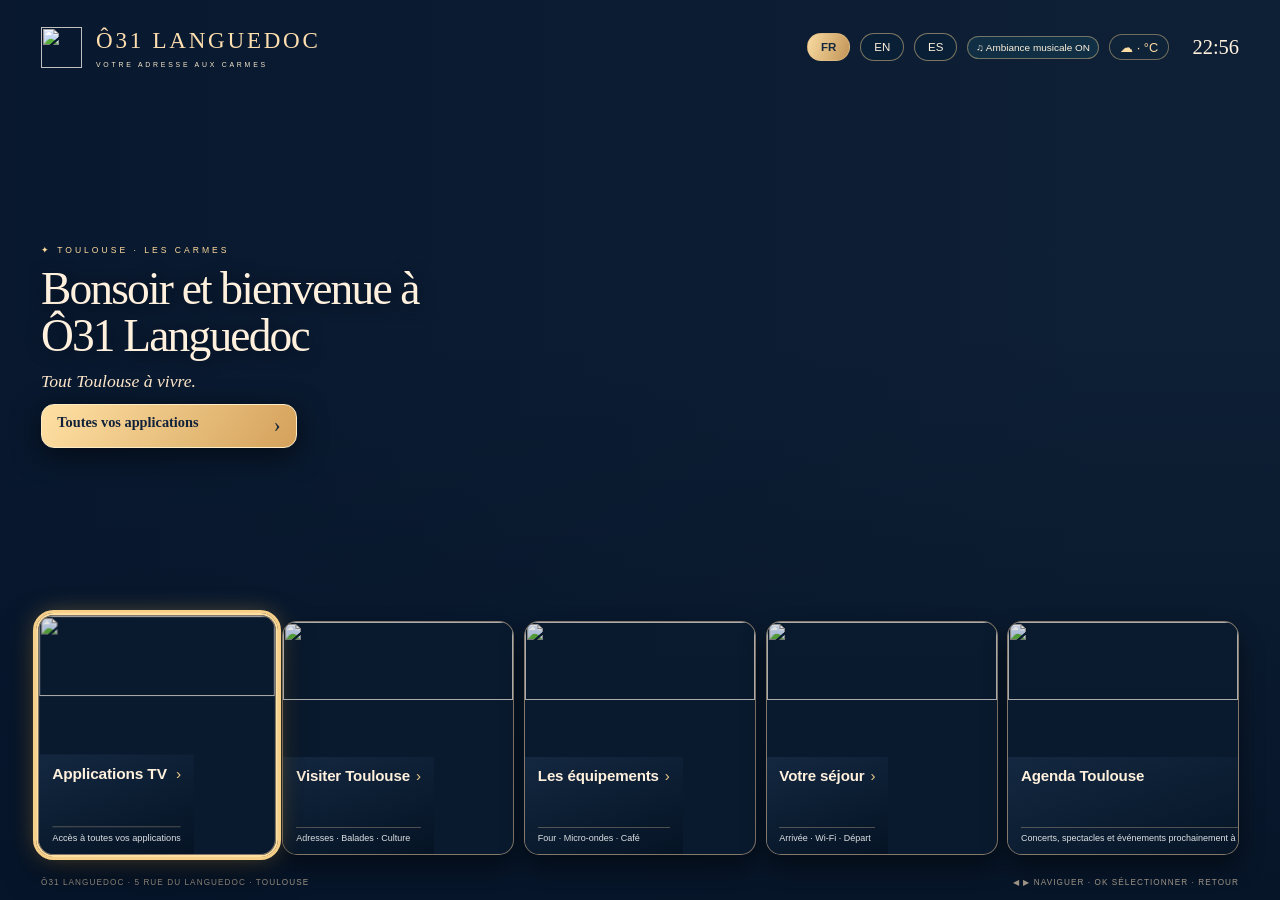
==== commit 140eaca0: "Prépare Android TV 3.0, illustrations thématiques et accueil HOME" ====
--- a/o31tv/app/src/main/assets/index.html
+++ b/o31tv/app/src/main/assets/index.html
@@ -1,14 +1,14 @@
 <!doctype html><html lang="fr"><head><meta charset="UTF-8"><meta name="viewport" content="width=device-width,initial-scale=1"><title>Ô31 Languedoc · TV</title><style>
 :root{--gold:#edc887;--ivory:#fff1dd;--navy:#071527}*{box-sizing:border-box}html,body{height:100%;width:100%;margin:0;overflow:hidden;background:var(--navy);color:var(--ivory);font-family:Arial,sans-serif}button{font:inherit;color:inherit;cursor:pointer}#video{position:fixed;inset:0;width:100%;height:100%;object-fit:cover;background:#102238 url('media/toulouse.webp') center center/cover no-repeat}#dim{position:fixed;inset:0;background:linear-gradient(90deg,#06152bc7,#06152b30 85%),linear-gradient(0deg,#061426f0,transparent 63%)}#app{height:100vh;padding:2.2vh 3.8vw;position:relative;display:flex;flex-direction:column}header{display:flex;align-items:center;justify-content:space-between;height:9vh}.branding{display:flex;align-items:center;gap:1.1vw}.branding img{height:3.8vw;max-height:75px;width:3.8vw;object-fit:contain}.brandname{font:normal 2.1vw Georgia,serif;letter-spacing:.12em;color:#ffdfaf}.brandname small{display:block;font:normal .58vw Arial,sans-serif;letter-spacing:.4em;color:#f8e9ce;margin-top:.8vh}.headright{display:flex;align-items:center;gap:.8vw}.language{border-radius:22px;padding:.56vw 1vw;border:1px solid #ddbd868c;background:#092138a6;font-size:.9vw}.language.active{background:linear-gradient(110deg,#f9dba2,#c29456);color:#13273d;font-weight:bold}#clock{font:normal 1.6vw Georgia,serif;margin-left:1vw}main{flex:1;min-height:0;display:flex;flex-direction:column}#hero{flex:1;display:flex;flex-direction:column;align-items:flex-start;justify-content:center;max-height:39vh}#overline{font-size:.75vw;letter-spacing:.35em;color:#ffdb9d;margin-bottom:1vh}h1{margin:.2vh 0 .8vh;font:normal clamp(47px,5vw,92px)/1.02 Georgia,serif;letter-spacing:-.04em;text-shadow:0 2px 15px #071321c9}h1 span{display:block}#subtitle{font:italic 1.8vw Georgia,serif;color:#ffe8ca;margin:.4vh 0 2.1vh}#primary{background:linear-gradient(125deg,#ffe1a4,#d4a15b);color:#102139;border-radius:13px;border:1px solid #ffebc4;min-width:23vw;text-align:left;padding:1vw 1.7vw;font:normal 1.38vw Georgia,serif;box-shadow:0 7px 28px #0008}#primary span{float:right;font-size:1.6vw}.tiles{height:40vh;min-height:235px;display:grid;grid-template-columns:repeat(5,minmax(0,1fr));gap:1vw}.tile{overflow:hidden;border-radius:16px;border:1px solid #e9c99d8c;background:#0b1c30d9;display:flex;flex-direction:column;text-align:left;padding:0;outline:none;box-shadow:0 12px 25px #0007}.tile img{height:45%;width:100%;object-fit:cover;filter:saturate(.82) brightness(.82)}.tile-bottom{flex:1;min-height:0;background:linear-gradient(160deg,#142942ee,#051324f7);padding:1vw 1.1vw;display:flex;flex-direction:column}.tile-name{font:normal clamp(17px,1.6vw,30px)/1.09 Georgia,serif;display:flex;justify-content:space-between;gap:6px}.tile-name b{color:var(--gold);font-weight:normal}.tile-extra{margin-top:auto;border-top:1px solid #dbc19955;padding-top:1vh;line-height:1.45;font-size:clamp(10px,.78vw,15px);color:#dee1e4;white-space:pre-line}footer{height:4vh;display:flex;align-items:flex-end;justify-content:space-between;font-size:.72vw;letter-spacing:.13em;color:#f1dab9a4}button:focus{outline:3px solid #f6cf89;outline-offset:2px;box-shadow:0 0 0 5px #eab76766,0 12px 30px #000c;transform:translateY(-2px)}#panel{position:absolute;inset:10vh 3vw 4vh;background:linear-gradient(145deg,#0f2640f7,#07172afc);border:1px solid #edc78897;border-radius:20px;padding:2.7vw 3vw;overflow:auto;display:none;box-shadow:0 20px 80px #000e}#panel.open{display:block}#detail{position:absolute;inset:10vh 5vw 5vh;background:#081b30fb;border-radius:20px;border:1px solid #edd18b;padding:2.3vw 3vw;display:none;overflow:auto;box-shadow:0 22px 80px #000e}#detail.open{display:block}#panelhead,#detailhead{display:flex;align-items:flex-start;justify-content:space-between;gap:2vw}.heading{font:normal 3.1vw Georgia,serif;margin:.5vh 0}#intro{color:#d1dbe4;font-size:1.06vw;margin:0 0 2vh}#return,#detailreturn{padding:.8vw 1.6vw;border-radius:30px;border:1px solid #e8c58f8a;background:#213a53}.grid{display:grid;grid-template-columns:repeat(4,1fr);gap:.9vw;padding-bottom:3vh}.choice{display:flex;gap:1vw;align-items:center;text-align:left;padding:1.2vw;border:1px solid #e7c38c5c;background:#21364d9c;border-radius:13px;min-height:8.7vh}.choice .circle{width:3.7vw;height:3.7vw;flex-shrink:0;display:grid;place-items:center;background:#ffffff1b;border-radius:12px;color:var(--gold);font-size:2vw}.choice .circle img{width:82%;height:82%;object-fit:contain}.choice strong{display:block;font-size:1.1vw;line-height:1.24}.choice small{font-size:.8vw;color:#cad4d9;display:block;margin-top:7px;line-height:1.32}.arrow{color:var(--gold);font-size:1.5vw;margin-left:auto}#info{display:none;border:1px solid #cbb08488;background:#18304999;padding:1.5vw;border-radius:14px;font-size:1.12vw}#detailtitle{font:normal 3vw Georgia,serif;margin:.3vw 0 2vh}#address{font-size:1.35vw;color:var(--gold)}.step{border-bottom:1px solid #ffffff26;padding:1.05vw 0;font-size:1.1vw;line-height:1.45;display:flex;gap:1vw;align-items:flex-start}.n{width:2.2vw;height:2.2vw;flex:none;border-radius:50%;background:#d1a663;color:#13213a;display:grid;place-items:center;font-weight:bold}#qr{width:13vw;height:13vw;background:white;padding:7px;display:none;margin:1.2vw 0;border-radius:10px}#mapbtn{padding:1vw 1.6vw;border:1px solid var(--gold);border-radius:12px;background:#2b4358;display:none}@media(max-height:750px){#hero{max-height:32vh}.tiles{height:46vh}.tile img{height:37%}h1{font-size:4.1vw}#subtitle{margin-bottom:.8vh}}
-</style></head><body><video id="video" autoplay muted loop playsinline preload="auto" poster="media/toulouse.webp"><source src="media/toulouse-film.mp4" type="video/mp4"></video><div id="dim"></div><div id="app">
+</style><link rel="stylesheet" href="premium.css"></head><body><video id="video" autoplay muted loop playsinline preload="auto" poster="media/toulouse.webp"><source src="media/toulouse-film.mp4" type="video/mp4"></video><div id="dim"></div><div id="app">
 <header><div class="branding"><img src="media/logo.webp"><div class="brandname">Ô31 LANGUEDOC<small>VOTRE ADRESSE AUX CARMES</small></div></div><div class="headright"><button class="language active" data-lang="fr">FR</button><button class="language" data-lang="en">EN</button><button class="language" data-lang="es">ES</button><span id="clock"></span></div></header>
 <main><div id="hero"><div id="overline">✦ TOULOUSE · LES CARMES</div><h1><span id="welcome">Bienvenue à</span><span>Ô31 Languedoc</span></h1><p id="subtitle">Tout Toulouse à vivre.</p><button id="primary" data-go="apps"><span>›</span><strong id="cta">Toutes vos applications</strong></button></div>
 <div class="tiles">
-<button class="tile" data-go="apps"><img src="media/salon.webp"><span class="tile-bottom"><span class="tile-name"><span data-title="apps">Applications TV</span><b>›</b></span><span class="tile-extra" data-desc="apps">Accès à toutes vos applications</span></span></button>
-<button class="tile" data-go="city"><img src="media/toulouse.webp"><span class="tile-bottom"><span class="tile-name"><span data-title="city">Visiter Toulouse</span><b>›</b></span><span class="tile-extra" data-desc="city">Adresses · Balades · Culture</span></span></button>
-<button class="tile" data-go="guides"><img src="media/cuisine.webp"><span class="tile-bottom"><span class="tile-name"><span data-title="guides">Les équipements</span><b>›</b></span><span class="tile-extra" data-desc="guides">Four · Micro-ondes · Café</span></span></button>
-<button class="tile" data-go="stay"><img src="media/chambre.webp"><span class="tile-bottom"><span class="tile-name"><span data-title="stay">Votre séjour</span><b>›</b></span><span class="tile-extra" data-desc="stay">Arrivée · Wi-Fi · Départ</span></span></button>
-<button class="tile" data-go="extras"><img src="media/repas.webp"><span class="tile-bottom"><span class="tile-name"><span data-title="extras">À découvrir</span><b>›</b></span><span class="tile-extra" data-desc="extras">Les incontournables de Toulouse</span></span></button>
+<button class="tile" data-go="apps"><img src="media/card-apps.webp"><span class="tile-bottom"><span class="tile-name"><span data-title="apps">Applications TV</span><b>›</b></span><span class="tile-extra" data-desc="apps">Accès à toutes vos applications</span></span></button>
+<button class="tile" data-go="city"><img src="media/card-city.webp"><span class="tile-bottom"><span class="tile-name"><span data-title="city">Visiter Toulouse</span><b>›</b></span><span class="tile-extra" data-desc="city">Adresses · Balades · Culture</span></span></button>
+<button class="tile" data-go="guides"><img src="media/card-guides.webp"><span class="tile-bottom"><span class="tile-name"><span data-title="guides">Les équipements</span><b>›</b></span><span class="tile-extra" data-desc="guides">Four · Micro-ondes · Café</span></span></button>
+<button class="tile" data-go="stay"><img src="media/card-stay.webp"><span class="tile-bottom"><span class="tile-name"><span data-title="stay">Votre séjour</span><b>›</b></span><span class="tile-extra" data-desc="stay">Arrivée · Wi-Fi · Départ</span></span></button>
+<button class="tile" data-go="extras"><img src="media/card-extras.webp"><span class="tile-bottom"><span class="tile-name"><span data-title="extras">À découvrir</span><b>›</b></span><span class="tile-extra" data-desc="extras">Les incontournables de Toulouse</span></span></button>
 </div></main><footer><span>Ô31 LANGUEDOC · 5 RUE DU LANGUEDOC · TOULOUSE</span><span>◀ ▶ NAVIGUER · OK SÉLECTIONNER · RETOUR</span></footer>
 <section id="panel"><div id="panelhead"><div><h2 id="heading" class="heading"></h2><p id="intro"></p></div><button id="return">← Retour</button></div><div id="grid" class="grid"></div><div id="info"></div></section>
 <section id="detail"><div id="detailhead"><h2 id="detailtitle"></h2><button id="detailreturn">← Retour</button></div><p id="address"></p><div id="steps"></div><img id="qr" alt="QR code itinéraire"><button id="mapbtn">Ouvrir l’itinéraire</button></section>
@@ -89,4 +89,4 @@
 document.addEventListener('visibilitychange',function(){if(document.hidden)$('video').pause();else{$('video').play().catch(function(){});window.__refreshApps()}});
 $('video').muted=true;$('video').play().catch(function(){});function clock(){$('clock').textContent=new Date().toLocaleTimeString('fr-FR',{hour:'2-digit',minute:'2-digit'})}clock();setInterval(clock,25000);translate();document.querySelector('.tile').focus();
 })();
-</script></body></html>+</script><script src="premium.js"></script></body></html>
--- a/o31tv/app/src/main/assets/premium.css
+++ b/o31tv/app/src/main/assets/premium.css
@@ -0,0 +1,63 @@
+/* Ô31 TV V3 — compact cinematic layout */
+:root{--gold:#edc887;--ivory:#fff1dd}
+#app{padding:1.5vh 3.2vw}
+header{height:7.5vh;min-height:50px;z-index:5}
+.brandname{font-size:1.8vw}.brandname small{font-size:.54vw}
+.branding img{height:3.2vw;width:3.2vw}
+#hero{max-height:none;flex:1;justify-content:center;min-height:0;padding-bottom:1vh}
+h1{font-size:clamp(35px,3.55vw,70px);line-height:1.04;max-width:58vw}
+#subtitle{font-size:1.38vw;margin:.35vh 0 1.35vh}
+#overline{font-size:.67vw}
+#primary{min-width:20vw;padding:.75vw 1.2vw;font-size:1.12vw}
+.tiles{height:26vh;min-height:156px;gap:.75vw;flex-shrink:0}
+.tile{border-radius:15px;transition:transform .16s,box-shadow .16s,border-color .16s}
+.tile img{height:58%;filter:saturate(.95) brightness(.89)}
+.tile-bottom{padding:.85vw 1vw}
+.tile-name{font-family:Arial,sans-serif;font-weight:600;font-size:clamp(12px,1.18vw,22px);line-height:1.15;letter-spacing:-.01em}
+.tile-name span{overflow-wrap:anywhere}
+.tile-extra{font-size:clamp(9px,.65vw,13px);white-space:nowrap;overflow:hidden;text-overflow:ellipsis;padding-top:.55vh;line-height:1.15}
+.tile:focus{transform:translateY(-3px) scale(1.025);box-shadow:0 0 0 2px #ffe0a2,0 0 24px #ddaf5677,0 14px 35px #0009}
+footer{height:3.5vh;font-size:.64vw}
+#panel,#detail{background:linear-gradient(160deg,#0c253a,#071625);overscroll-behavior:contain}
+.heading{font-size:clamp(28px,2.65vw,52px)}
+#intro{font-size:1vw}
+#grid.apps-carousel{display:flex;flex-wrap:nowrap;align-items:stretch;overflow-x:auto;overflow-y:hidden;gap:1.1vw;scroll-behavior:smooth;padding:1vw .5vw 3vw}
+#grid.apps-carousel .choice{width:11.8vw;min-width:145px;min-height:22vh;flex:0 0 11.8vw;display:flex;flex-direction:column;justify-content:center;align-items:center;text-align:center;padding:1.2vw .7vw}
+#grid.apps-carousel .circle{width:6.3vw;height:6.3vw;font-size:3vw;border-radius:18px}
+#grid.apps-carousel .choice strong{font-size:1vw;overflow-wrap:anywhere}
+#grid.apps-carousel .choice small,#grid.apps-carousel .arrow{display:none}
+#grid.themes{grid-template-columns:repeat(4,1fr)}
+#grid.themes .choice{flex-direction:column;align-items:flex-start;min-height:19vh;justify-content:center}
+#grid.themes .circle{width:5vw;height:5vw}
+#grid.themes strong{font-size:1.4vw}
+body.in-section #video{visibility:hidden}
+body.in-section #dim{background:linear-gradient(115deg,#10283f,#071728)}
+#weatherButton{font-size:1vw;color:#ffdda5;background:#11263b9c;border:1px solid #e6c98b74;border-radius:28px;padding:.35vw .8vw;white-space:nowrap}
+#weatherButton:focus{outline:2px solid var(--gold)}
+.o31-overlay{display:none;position:absolute;inset:7.5vh 3vw 3vh;z-index:30;overflow:auto;padding:2.6vw 3vw;border:1px solid #d7b478a8;border-radius:20px;background:linear-gradient(130deg,#0b2239f9,#041221fa);box-shadow:0 0 100px #000e}
+.o31-overlay.open{display:block}
+.o31-overlay h2{font:normal 2.7vw Georgia,serif;margin:.3vh 0 2vh}
+.o31-overlay p{font-size:1.05vw;color:#d5e0e9}
+.o31-overlay .close{float:right;background:#243f55;border:1px solid #e0ba76;border-radius:26px;padding:.8vw 1.5vw}
+.o31-overlay .collection{display:grid;grid-template-columns:repeat(3,minmax(0,1fr));gap:1.1vw}
+.o31-overlay .item{background:#1b3850;border:1px solid #bdad8985;border-radius:14px;padding:1.4vw;text-align:left;min-height:10vh;display:block}
+.o31-overlay .item:focus{outline:3px solid var(--gold);background:#2b4861}
+.o31-overlay .item b{display:block;font-size:1.2vw}
+.o31-overlay .item small{display:block;color:#b9cad7;font-size:.9vw;margin-top:.6vw}
+#adminPin{display:block;width:18vw;min-width:160px;margin:1.5vw 0;font-size:2.1vw;letter-spacing:.48em;text-align:center;color:#fff;background:#0f2e48;padding:.8vw;border:1px solid var(--gold);border-radius:10px}
+#adminActions{display:flex;gap:1vw;flex-wrap:wrap;margin-top:1vw}
+#adminActions button,#pinSubmit,#toggleMusic{padding:1vw 1.4vw;border:1px solid #dfc08b;border-radius:12px;background:#244359}
+#pinMessage{min-height:1.7em;color:#f7c17c}
+#screenSaver{position:absolute;inset:0;z-index:100;background:#09182a;display:none;align-items:end;justify-content:space-between;padding:5vw}
+#screenSaver.open{display:flex}
+#screenSaver .screenBg{position:absolute;inset:0;background:center/cover no-repeat;opacity:.75;transition:background-image .4s}
+#screenSaver .screenBg:after{content:"";position:absolute;inset:0;background:linear-gradient(0deg,#051626eb,transparent 85%)}
+#screenSaver .screenText{z-index:1;text-shadow:0 4px 20px #000;font:normal 3vw Georgia,serif}
+#screenSaver small{display:block;color:#f3d69c;font:1.2vw Arial,sans-serif;margin-top:1vw}
+#galleryPhoto{width:100%;height:55vh;object-fit:contain;background:#0b2335;border-radius:14px}
+#galleryCaption{font-size:1.2vw;color:#ffdda5}
+.weatherDay{border:1px solid #d4b77b6a;padding:1.5vw;border-radius:16px;background:#16324c;min-height:15vh}
+.weatherDay strong{font-size:1.6vw}.weatherDay p{margin:.7vw 0}
+.step.animated .n{animation:pulseStep 3.4s ease-in-out infinite}
+@keyframes pulseStep{0%,100%{box-shadow:0 0 0 0 #eec48222}45%{box-shadow:0 0 0 9px #eec48211}}
+@media(max-height:750px){#hero{max-height:none}.tiles{height:27vh}.tile img{height:50%}h1{font-size:3.25vw}}
